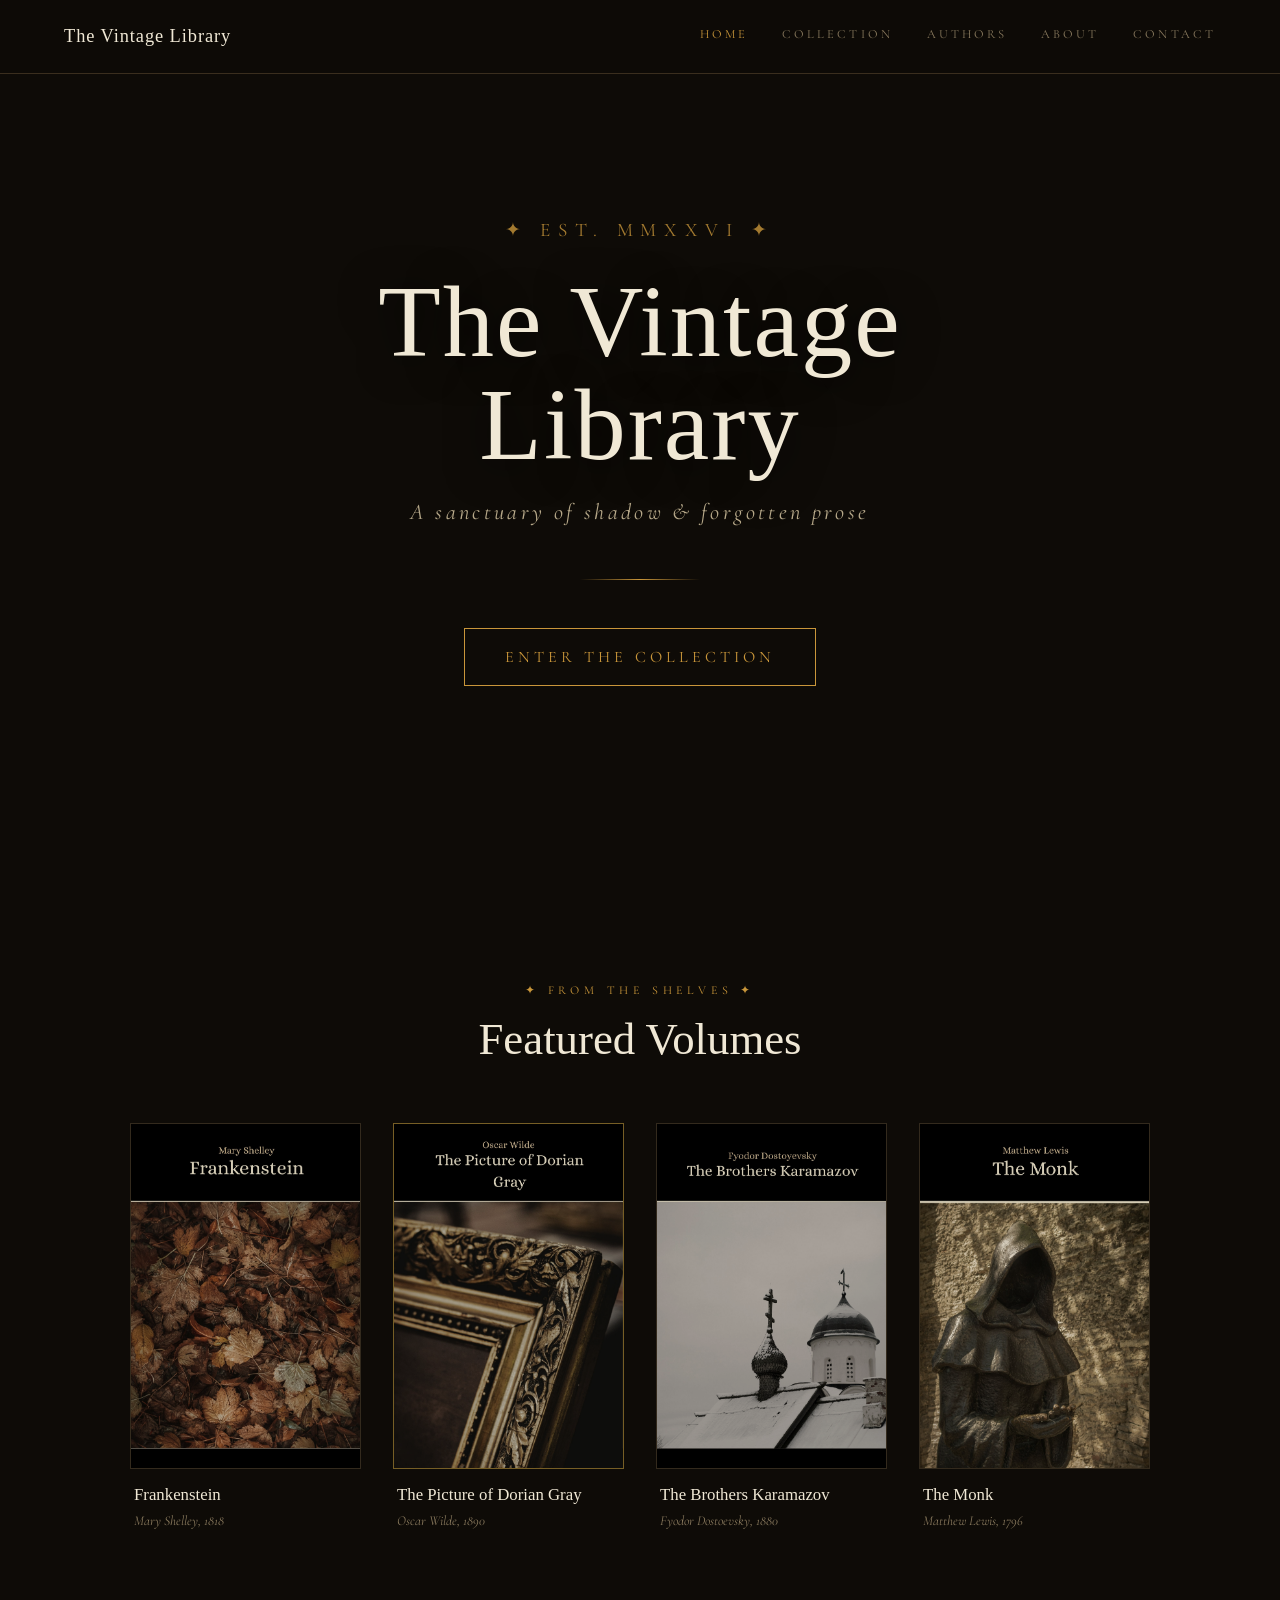
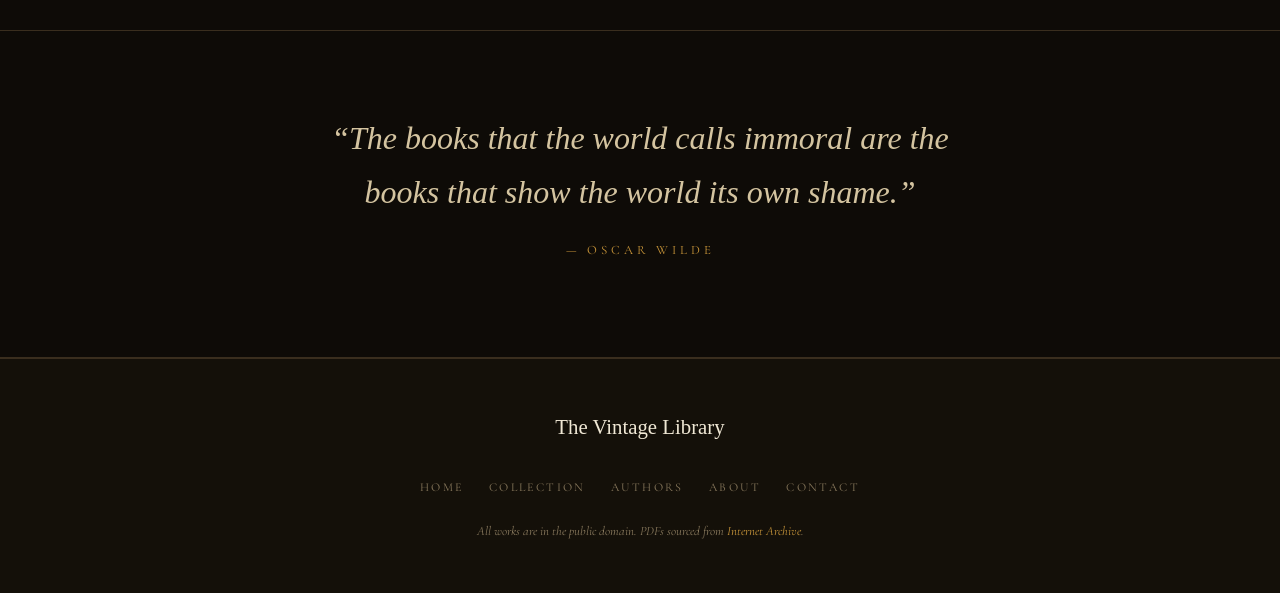
==== index.html @ e34af400 "Initial Commit" ====
<!doctype html>
<html lang="en">
  <head>
    <meta charset="UTF-8" />
    <meta name="viewport" content="width=device-width, initial-scale=1.0" />
    <title>The Vintage Library</title>
    <link rel="stylesheet" type="text/css" href="css/style.css" />
    <link rel="icon" href="images/favicon.png" />
    <style>
      /* Hero section the internal CSS */
      .hero {
        min-height: 100vh;
        display: flex;
        flex-direction: column;
        align-items: center;
        justify-content: center;
        text-align: center;
        position: relative;
        padding: 60px 20px;
        overflow: hidden;
      }
      .hero::before {
        content: "";
        position: absolute;
        top: 0;
        left: 0;
        right: 0;
        bottom: 0;
        background-image: url("images/hero.jpg");
        background-size: cover;
        background-position: center;
        filter: brightness(0.18) sepia(0.6);
        z-index: 0;
      }
      .hero-content {
        position: relative;
        z-index: 1;
      }
      .hero-ornament {
        font-size: 1.2rem;
        color: var(--gold);
        letter-spacing: 0.4em;
        text-transform: uppercase;
        margin-bottom: 24px;
        opacity: 0.8;
      }

      .hero-title {
        font-family: "IM Fell English", "Palatino Linotype", Georgia, serif;
        font-size: clamp(3rem, 8vw, 7rem);
        color: var(--cream);
        line-height: 1;
        margin: 0 0 16px 0;
        text-shadow: 0 4px 40px rgba(0, 0, 0, 0.8);
        letter-spacing: 0.02em;
      }

      .hero-subtitle {
        font-family: "Cormorant Garamond", Georgia, serif;
        font-size: clamp(1rem, 2.5vw, 1.4rem);
        color: var(--parchment);
        font-style: italic;
        letter-spacing: 0.15em;
        margin-bottom: 48px;
        opacity: 0.85;
      }

      .hero-divider {
        width: 120px;
        height: 1px;
        background: linear-gradient(
          90deg,
          transparent,
          var(--gold),
          transparent
        );
        margin: 0 auto 48px;
      }

      .hero-cta {
        display: inline-block;
        padding: 14px 40px;
        border: 1px solid var(--gold);
        color: var(--gold);
        font-family: "Cormorant Garamond", Georgia, serif;
        font-size: 1rem;
        letter-spacing: 0.25em;
        text-transform: uppercase;
        text-decoration: none;
        transition:
          background 0.3s,
          color 0.3s;
      }

      .hero-cta:hover {
        background: var(--gold);
        color: var(--ink);
      }
      /* Featured section */
      .featured-section {
        padding: 80px 40px;
        max-width: 1100px;
        margin: 0 auto;
      }

      .section-header {
        text-align: center;
        margin-bottom: 56px;
      }

      .section-label {
        font-size: 0.75rem;
        letter-spacing: 0.4em;
        text-transform: uppercase;
        color: var(--gold);
        margin-bottom: 12px;
      }

      .section-title {
        font-family: "IM Fell English", "Palatino Linotype", Georgia, serif;
        font-size: clamp(1.8rem, 4vw, 2.8rem);
        color: var(--cream);
        margin: 0;
      }

      .featured-grid {
        display: grid;
        grid-template-columns: repeat(auto-fit, minmax(220px, 1fr));
        gap: 32px;
      }

      .book-card {
        text-decoration: none;
        display: block;
        transition: transform 0.3s;
      }

      .book-card:hover {
        transform: translateY(-6px);
      }

      .book-cover {
        width: 100%;
        aspect-ratio: 2/3;
        object-fit: cover;
        display: block;
        border: 1px solid var(--border);
        filter: sepia(0.3) brightness(0.85);
        transition: filter 0.3s;
      }

      .book-card:hover .book-cover {
        filter: sepia(0.1) brightness(1);
      }

      .book-card-info {
        padding: 16px 4px 0;
      }

      .book-card-title {
        font-family: "IM Fell English", Georgia, serif;
        font-size: 1.05rem;
        color: var(--cream);
        margin: 0 0 4px;
      }

      .book-card-author {
        font-family: "Cormorant Garamond", Georgia, serif;
        font-size: 0.85rem;
        color: var(--muted);
        font-style: italic;
      }
      .quote-section {
        padding: 80px 40px;
        text-align: center;
        border-top: 1px solid var(--border);
        border-bottom: 1px solid var(--border);
      }

      .pull-quote {
        font-family: "IM Fell English", Georgia, serif;
        font-size: clamp(1.3rem, 3vw, 2rem);
        color: var(--parchment);
        font-style: italic;
        max-width: 700px;
        margin: 0 auto 20px;
        line-height: 1.7;
      }

      .quote-attribution {
        font-size: 0.8rem;
        letter-spacing: 0.3em;
        text-transform: uppercase;
        color: var(--gold);
      }
    </style>
  </head>
  <body>
    <!--navigation-->
    <nav class="main-nav">
      <a href="index.html" class="nav-logo">The Vintage Library</a>
      <ul class="nav-links">
        <li><a href="index.html" class="nav-link active">Home</a></li>
        <li><a href="collection.html" class="nav-link">Collection</a></li>
        <li><a href="authors.html" class="nav-link">Authors</a></li>
        <li><a href="about.html" class="nav-link">About</a></li>
        <li><a href="contact.html" class="nav-link">Contact</a></li>
      </ul>
    </nav>
    <!--hero-->
    <div class="hero">
      <div class="hero-content">
        <p class="hero-ornament">&#10022; Est. MMXXVI &#10022;</p>
        <h1 class="hero-title">The Vintage<br />Library</h1>
        <p class="hero-subtitle">A sanctuary of shadow &amp; forgotten prose</p>
        <div class="hero-divider"></div>
        <a href="collection.html" class="hero-cta">Enter the Collection</a>
      </div>
    </div>
    <!--featured books-->
    <div class="featured-section">
      <div class="section-header">
        <p class="section-label">&#10022; From the Shelves &#10022;</p>
        <h2 class="section-title">Featured Volumes</h2>
      </div>

      <div class="featured-grid">
        <a href="book-frankenstein.html" class="book-card">
          <img
            src="images/frankenstein.jpg"
            alt="Frankenstein book cover - Mary Shelley, 1818"
            class="book-cover"
          />
          <div class="book-card-info">
            <h3 class="book-card-title">Frankenstein</h3>
            <p class="book-card-author">Mary Shelley, 1818</p>
          </div>
        </a>
        <!--in line css-->
        <a href="book-dorian-gray.html" class="book-card">
          <img
            src="images/dorian-gray.jpg"
            alt="The Picture of Dorian Gray book cover - Oscar Wilde, 1890"
            class="book-cover"
            style="border-color: #8b6914"
          />
          <div class="book-card-info">
            <h3 class="book-card-title">The Picture of Dorian Gray</h3>
            <p class="book-card-author">Oscar Wilde, 1890</p>
          </div>
        </a>

        <a href="book-brothers-karamazov.html" class="book-card">
          <img
            src="images/brothers-karamazov.jpg"
            alt="The Brothers Karamazov book cover - Fyodor Dostoevsky, 1880"
            class="book-cover"
          />
          <div class="book-card-info">
            <h3 class="book-card-title">The Brothers Karamazov</h3>
            <p class="book-card-author">Fyodor Dostoevsky, 1880</p>
          </div>
        </a>

        <a href="book-the-monk.html" class="book-card">
          <img
            src="images/the-monk.jpg"
            alt="The Monk book cover - Matthew Lewis, 1796"
            class="book-cover"
          />
          <div class="book-card-info">
            <h3 class="book-card-title">The Monk</h3>
            <p class="book-card-author">Matthew Lewis, 1796</p>
          </div>
        </a>
      </div>
    </div>
    <!-- quotes-->
    <div class="quote-section">
      <p class="pull-quote">
        &ldquo;The books that the world calls immoral are the books that show
        the world its own shame.&rdquo;
      </p>
      <p class="quote-attribution">&#8212; Oscar Wilde</p>
    </div>
    <!-- footer -->
    <footer class="site-footer">
      <p class="footer-logo">The Vintage Library</p>
      <ul class="footer-nav">
        <li><a href="index.html">Home</a></li>
        <li><a href="collection.html">Collection</a></li>
        <li><a href="authors.html">Authors</a></li>
        <li><a href="about.html">About</a></li>
        <li><a href="contact.html">Contact</a></li>
      </ul>
      <p class="footer-note">
        All works are in the public domain. PDFs sourced from
        <a href="https://archive.org" target="_blank">Internet Archive</a>.
      </p>
    </footer>
  </body>
</html>
---- css/style.css ----
/* --- 1. Google Fonts Import --- */
@import url('https://fonts.googleapis.com/css2?family=IM+Fell+English:ital@0;1&family=Cormorant+Garamond:ital,wght@0,300;0,400;0,600;1,300;1,400&display=swap');

/* --- 2. CSS Variables --- */
:root {
  --ink:        #0e0b07;
  --dark:       #141009;
  --surface:    #1c1610;
  --surface2:   #231d14;
  --border:     #3a2e1e;
  --gold:       #c9963a;
  --gold-light: #e8b96a;
  --cream:      #f0e8d5;
  --parchment:  #d4c4a0;
  --muted:      #8a7a5e;
  --text:       #c8b89a;
}

/* --- Base --- */
* {
  margin: 0;
  padding: 0;
  box-sizing: border-box;
}

html {
  font-size: 100%;
}

body {
  background-color: var(--ink);
  color: var(--text);
  font-family: 'Cormorant Garamond', 'Palatino Linotype', Georgia, serif;
  font-size: 1.05rem;
  line-height: 1.75;
}

/* --- Typography --- */
h1, h2, h3, h4 {
  font-family: 'IM Fell English', 'Palatino Linotype', Georgia, serif;
  font-weight: normal;
  color: var(--cream);
  line-height: 1.2;
}

p {
  margin-bottom: 1.2em;
  color: var(--text);
}

a {
  color: var(--gold);
  text-decoration: none;
}

a:hover {
  color: var(--gold-light);
  text-decoration: underline;
}

img {
  max-width: 100%;
  height: auto;
  display: block;
}

ul, ol {
  padding-left: 1.6em;
  margin-bottom: 1.2em;
}

li {
  margin-bottom: 0.4em;
  color: var(--text);
}

/* ---  Navigation --- */
.main-nav {
  position: fixed;
  top: 0;
  left: 0;
  right: 0;
  z-index: 100;
  display: flex;
  align-items: center;
  justify-content: space-between;
  padding: 1.1em 5%;
  background-color: rgba(14, 11, 7, 0.92);
  border-bottom: 1px solid var(--border);
  backdrop-filter: blur(6px);
}

.nav-logo {
  font-family: 'IM Fell English', Georgia, serif;
  font-size: 1.15rem;
  color: var(--cream);
  text-decoration: none;
  letter-spacing: 0.05em;
}

.nav-logo:hover {
  color: var(--gold);
  text-decoration: none;
}

.nav-links {
  list-style: none;
  padding: 0;
  margin: 0;
  display: flex;
  gap: 2em;
}

.nav-link {
  font-size: 0.78rem;
  letter-spacing: 0.25em;
  text-transform: uppercase;
  color: var(--muted);
  text-decoration: none;
  transition: color 0.2s;
}

.nav-link:hover,
.nav-link.active {
  color: var(--gold);
  text-decoration: none;
}

/* --- 6. Footer --- */
.site-footer {
  background-color: var(--dark);
  border-top: 1px solid var(--border);
  padding: 3em 5%;
  text-align: center;
}

.footer-logo {
  font-family: 'IM Fell English', Georgia, serif;
  font-size: 1.3rem;
  color: var(--cream);
  margin-bottom: 1.2em;
}

.footer-nav {
  list-style: none;
  padding: 0;
  margin: 0 0 1.2em;
  display: flex;
  justify-content: center;
  flex-wrap: wrap;
  gap: 1.5em;
}

.footer-nav li {
  margin: 0;
}

.footer-nav a {
  font-size: 0.75rem;
  letter-spacing: 0.2em;
  text-transform: uppercase;
  color: var(--muted);
}

.footer-nav a:hover {
  color: var(--gold);
  text-decoration: none;
}

.footer-note {
  font-size: 0.8rem;
  color: var(--muted);
  margin: 0;
  font-style: italic;
}

.footer-note a {
  color: var(--gold);
}

/* --- 7. Page Hero (inner pages) --- */
.page-hero {
  padding: 8.5em 5% 3.5em;
  text-align: center;
  border-bottom: 1px solid var(--border);
  background-color: var(--dark);
}

.page-hero-label {
  font-size: 0.72rem;
  letter-spacing: 0.4em;
  text-transform: uppercase;
  color: var(--gold);
  margin-bottom: 1em;
}

.page-hero-title {
  font-family: 'IM Fell English', Georgia, serif;
  font-size: clamp(2rem, 5vw, 3.5rem);
  color: var(--cream);
  margin-bottom: 0.5em;
}

.page-hero-subtitle {
  font-style: italic;
  color: var(--muted);
  font-size: 1rem;
}

/* --- 8. Collection Grid --- */
.collection-grid {
  display: grid;
  grid-template-columns: repeat(auto-fill, minmax(14em, 1fr));
  gap: 2.5em;
  padding: 3.5em 5%;
  max-width: 90%;
  margin: 0 auto;
}

.collection-card {
  display: block;
  text-decoration: none;
  transition: transform 0.3s;
}

.collection-card:hover {
  transform: translateY(-0.5em);
  text-decoration: none;
}

.collection-card-cover {
  width: 100%;
  aspect-ratio: 2/3;
  object-fit: cover;
  border: 1px solid var(--border);
  filter: sepia(0.35) brightness(0.8);
  transition: filter 0.3s, border-color 0.3s;
}

.collection-card:hover .collection-card-cover {
  filter: sepia(0.1) brightness(1);
  border-color: var(--gold);
}

.collection-card-body {
  padding: 0.9em 0.15em 0;
}

.collection-card-title {
  font-family: 'IM Fell English', Georgia, serif;
  font-size: 1rem;
  color: var(--cream);
  margin-bottom: 0.25em;
}

.collection-card-author {
  font-size: 0.82rem;
  font-style: italic;
  color: var(--muted);
  margin: 0;
}

/* --- 9. Book Detail Page --- */
.book-detail {
  max-width: 90%;
  margin: 0 auto;
  padding: 5em 5%;
  display: flex;
  gap: 4em;
  align-items: flex-start;
}

.book-detail-cover {
  width: 100%;
  min-width: 12em;
  border: 1px solid var(--border);
  filter: sepia(0.2) brightness(0.9);
}

.book-detail-info {
  flex: auto;
}

.book-detail-title {
  font-size: clamp(1.8rem, 4vw, 2.8rem);
  color: var(--cream);
  margin-bottom: 0.3em;
}

.book-detail-author {
  font-size: 1.1rem;
  font-style: italic;
  color: var(--gold);
  margin-bottom: 0.25em;
}

.book-detail-year {
  font-size: 0.8rem;
  letter-spacing: 0.2em;
  text-transform: uppercase;
  color: var(--muted);
  margin-bottom: 2em;
}

.book-divider {
  width: 4em;
  height: 1px;
  background-color: var(--gold);
  margin-bottom: 2em;
}

.book-detail-description {
  font-size: 1rem;
  line-height: 1.85;
  color: var(--text);
  margin-bottom: 2em;
}

.download-btn {
  display: inline-block;
  padding: 0.8em 2.2em;
  background-color: transparent;
  border: 1px solid var(--gold);
  color: var(--gold);
  font-family: 'Cormorant Garamond', Georgia, serif;
  font-size: 0.85rem;
  letter-spacing: 0.25em;
  text-transform: uppercase;
  text-decoration: none;
  transition: background 0.3s, color 0.3s;
}

.download-btn:hover {
  background-color: var(--gold);
  color: var(--ink);
  text-decoration: none;
}

/* --- 10. Table Styles --- */
.table-wrapper {
  width: 100%;
  overflow-x: auto;
  padding: 0 5%;
  margin-bottom: 2em;
}

.styled-table {
  width: 100%;
  border-collapse: collapse;
  font-size: 0.95rem;
}

.styled-table th {
  font-family: 'IM Fell English', Georgia, serif;
  font-weight: normal;
  font-size: 0.75rem;
  letter-spacing: 0.25em;
  text-transform: uppercase;
  color: var(--gold);
  padding: 0.9em 1em;
  border-bottom: 1px solid var(--gold);
  text-align: left;
}

.styled-table td {
  padding: 0.9em 1em;
  border-bottom: 1px solid var(--border);
  color: var(--text);
  vertical-align: top;
}

.styled-table tr:hover td {
  background-color: var(--surface);
  color: var(--cream);
}

/* --- 11. Nested List Styles --- */
.nested-list {
  list-style: none;
  padding: 0;
}

.nested-list > li {
  margin-bottom: 1em;
  color: var(--cream);
  font-family: 'IM Fell English', Georgia, serif;
  font-size: 1rem;
}

.nested-list > li > ul {
  list-style: disc;
  padding-left: 1.6em;
  margin-top: 0.5em;
}

.nested-list > li > ul > li {
  font-family: 'Cormorant Garamond', Georgia, serif;
  font-size: 0.95rem;
  color: var(--text);
  margin-bottom: 0.25em;
}

/* --- 12. Form Styles --- */
.contact-form {
  max-width: 60%;
  margin: 0 auto;
  padding: 3.5em 5%;
}

.form-group {
  margin-bottom: 1.5em;
}

.form-label {
  display: block;
  font-size: 0.72rem;
  letter-spacing: 0.3em;
  text-transform: uppercase;
  color: var(--gold);
  margin-bottom: 0.5em;
}

.form-input,
.form-textarea,
.form-select {
  width: 100%;
  padding: 0.75em 1em;
  background-color: var(--surface);
  border: 1px solid var(--border);
  color: var(--cream);
  font-family: 'Cormorant Garamond', Georgia, serif;
  font-size: 1rem;
  outline: none;
  transition: border-color 0.2s;
}

.form-input:focus,
.form-textarea:focus,
.form-select:focus {
  border-color: var(--gold);
}

.form-textarea {
  min-height: 8.75em;
  resize: vertical;
}

.form-submit {
  padding: 0.8em 2.5em;
  background-color: transparent;
  border: 1px solid var(--gold);
  color: var(--gold);
  font-family: 'Cormorant Garamond', Georgia, serif;
  font-size: 0.85rem;
  letter-spacing: 0.25em;
  text-transform: uppercase;
  cursor: pointer;
  transition: background 0.3s, color 0.3s;
}

.form-submit:hover {
  background-color: var(--gold);
  color: var(--ink);
}

/* --- 13. General Content Section --- */
.content-section {
  max-width: 75%;
  margin: 0 auto;
  padding: 3.5em 5%;
}

.ornament-divider {
  text-align: center;
  color: var(--gold);
  font-size: 1rem;
  letter-spacing: 0.5em;
  margin: 2.5em 0;
  opacity: 0.6;
}

/* --- 14. Image Credits --- */
.image-credit {
  font-size: 0.72rem;
  color: var(--muted);
  font-style: italic;
  margin-top: 0.4em;
  text-align: center;
}

/* --- 15. Responsive --- */
@media (max-width: 48em) {
  .main-nav {
    flex-direction: column;
    gap: 0.75em;
    padding: 1em 5%;
  }

  .nav-links {
    gap: 1em;
    flex-wrap: wrap;
    justify-content: center;
  }

  .book-detail {
    flex-direction: column;
    padding: 3.5em 5%;
  }

  .book-detail-cover {
    width: 100%;
    min-width: unset;
    max-width: 60%;
    margin: 0 auto;
  }

  .collection-grid {
    padding: 2.5em 5%;
    gap: 1.5em;
  }

  .contact-form {
    max-width: 100%;
    padding: 2.5em 5%;
  }

  .content-section {
    max-width: 100%;
  }
}
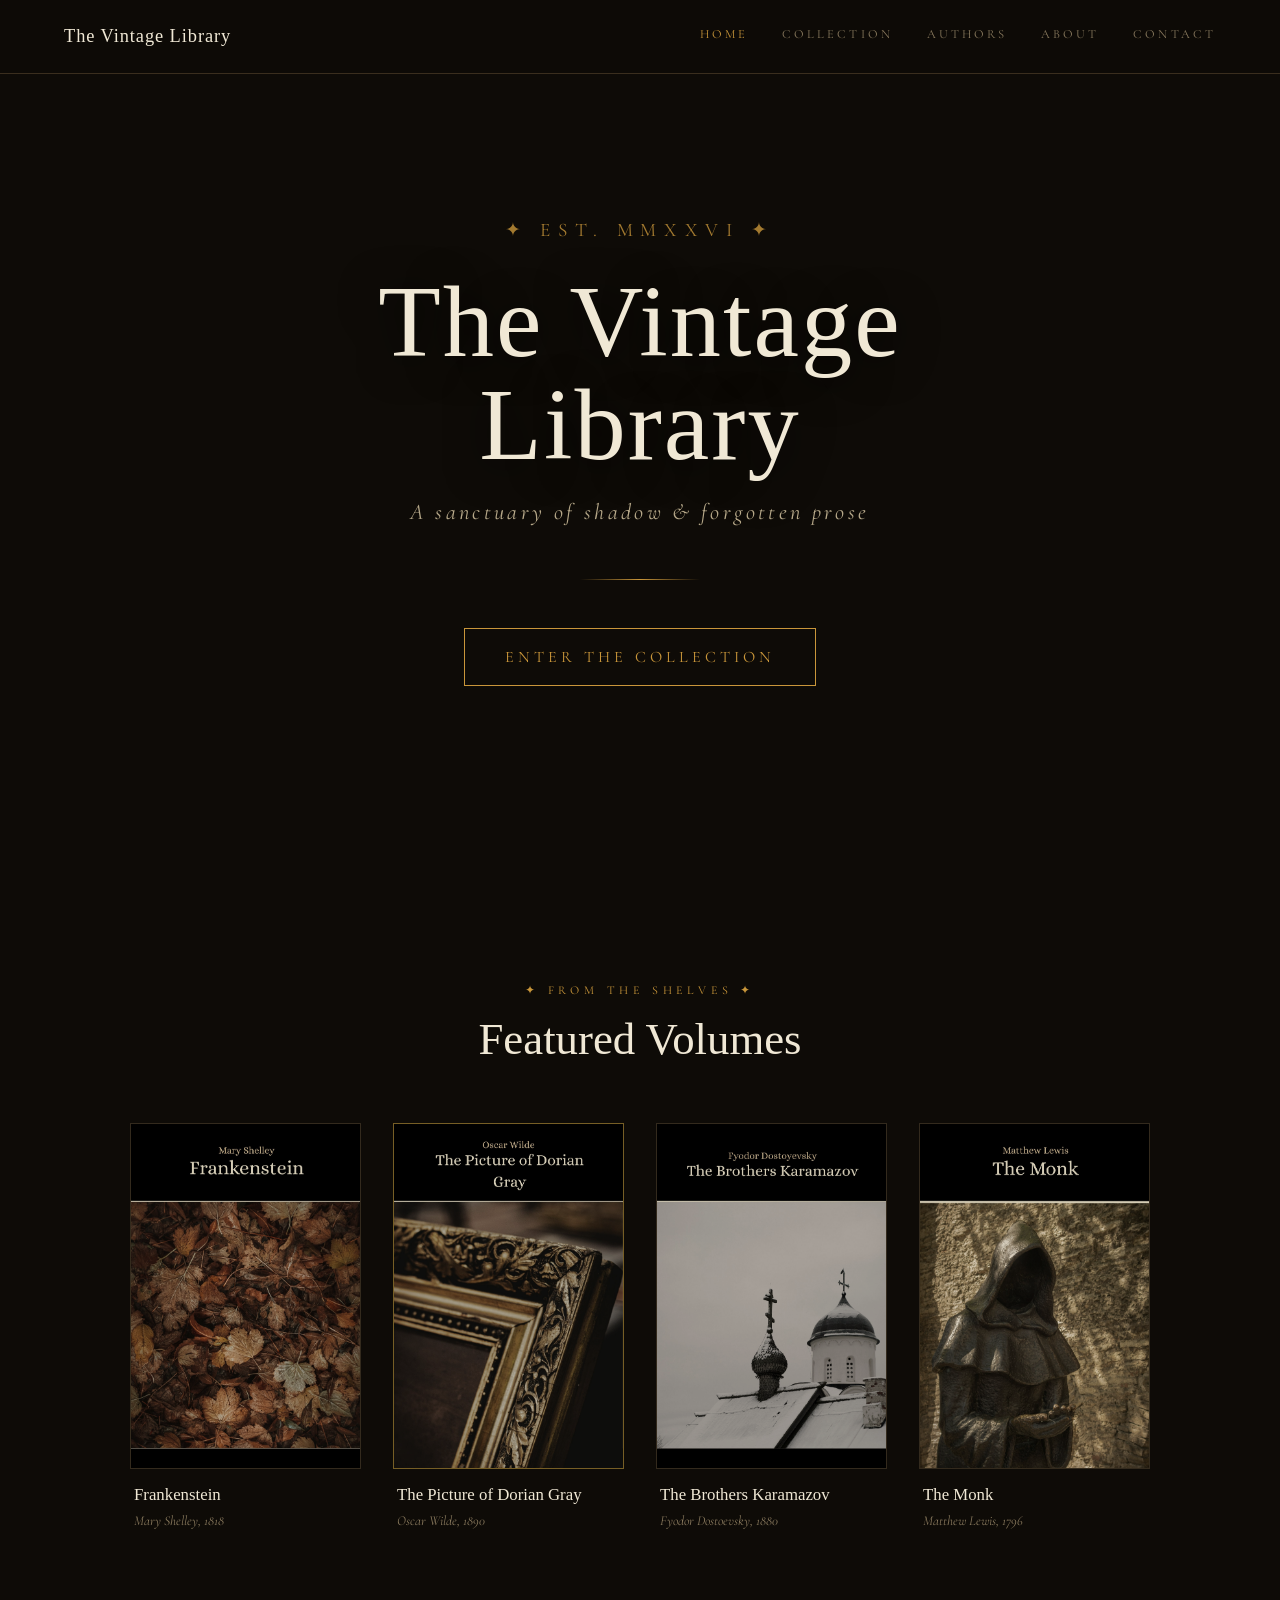
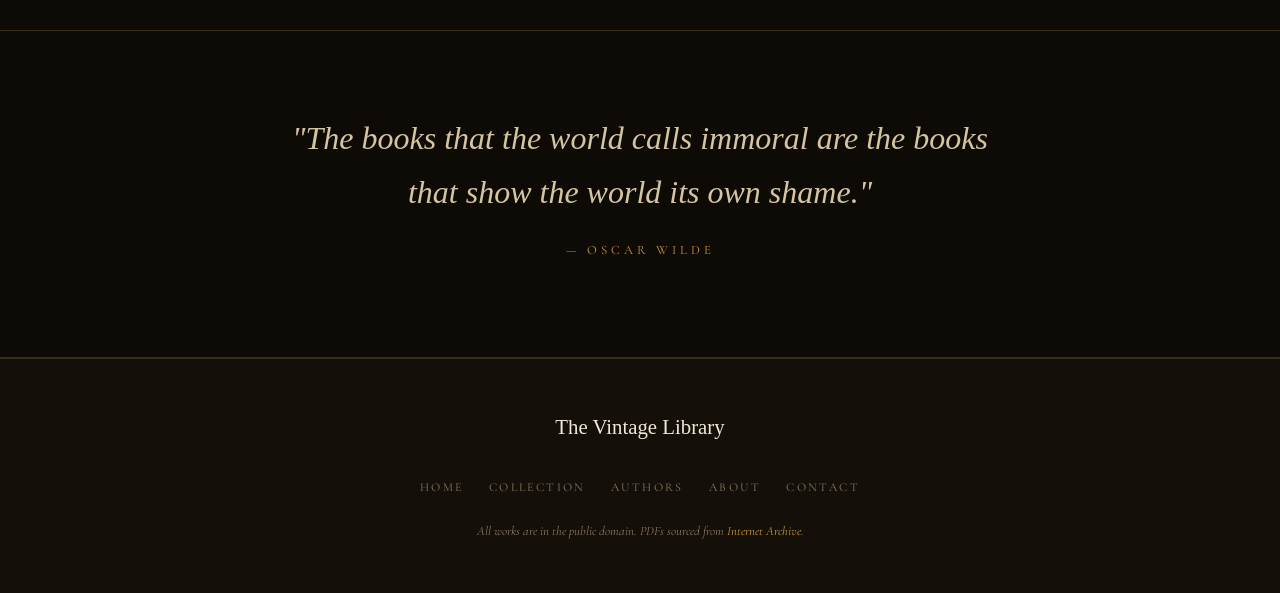
==== commit 39990747: "changed symbols & added: header, main, footer" ====
--- a/index.html
+++ b/index.html
@@ -7,8 +7,8 @@
     <link rel="stylesheet" type="text/css" href="css/style.css" />
     <link rel="icon" href="images/favicon.png" />
     <style>
-      /* Hero section the internal CSS */
-      .hero {
+      /* Intro section the internal CSS */
+      .intro {
         min-height: 100vh;
         display: flex;
         flex-direction: column;
@@ -19,69 +19,64 @@
         padding: 60px 20px;
         overflow: hidden;
       }
-      .hero::before {
+      .intro::before {
         content: "";
         position: absolute;
         top: 0;
         left: 0;
         right: 0;
         bottom: 0;
-        background-image: url("images/hero.jpg");
+        background-image: url("images/intro.jpg");
         background-size: cover;
         background-position: center;
         filter: brightness(0.18) sepia(0.6);
         z-index: 0;
       }
-      .hero-content {
+      .intro-content {
         position: relative;
         z-index: 1;
       }
-      .hero-ornament {
+      .intro-ornament {
         font-size: 1.2rem;
-        color: var(--gold);
+        color: #c9963a;
         letter-spacing: 0.4em;
         text-transform: uppercase;
         margin-bottom: 24px;
         opacity: 0.8;
       }
 
-      .hero-title {
+      .intro-title {
         font-family: "IM Fell English", "Palatino Linotype", Georgia, serif;
         font-size: clamp(3rem, 8vw, 7rem);
-        color: var(--cream);
+        color: #f0e8d5;
         line-height: 1;
         margin: 0 0 16px 0;
         text-shadow: 0 4px 40px rgba(0, 0, 0, 0.8);
         letter-spacing: 0.02em;
       }
 
-      .hero-subtitle {
+      .intro-subtitle {
         font-family: "Cormorant Garamond", Georgia, serif;
         font-size: clamp(1rem, 2.5vw, 1.4rem);
-        color: var(--parchment);
+        color: #d4c4a0;
         font-style: italic;
         letter-spacing: 0.15em;
         margin-bottom: 48px;
         opacity: 0.85;
       }
 
-      .hero-divider {
+      .intro-divider {
         width: 120px;
         height: 1px;
-        background: linear-gradient(
-          90deg,
-          transparent,
-          var(--gold),
-          transparent
-        );
+        background: linear-gradient(90deg, transparent, #c9963a, transparent);
         margin: 0 auto 48px;
       }
 
-      .hero-cta {
+      .intro-cta {
         display: inline-block;
         padding: 14px 40px;
-        border: 1px solid var(--gold);
-        color: var(--gold);
+        border: 1px solid #c9963a;
+        color: #c9963a;
         font-family: "Cormorant Garamond", Georgia, serif;
         font-size: 1rem;
         letter-spacing: 0.25em;
@@ -92,9 +87,9 @@
           color 0.3s;
       }
 
-      .hero-cta:hover {
-        background: var(--gold);
-        color: var(--ink);
+      .intro-cta:hover {
+        background: #c9963a;
+        color: #0e0b07;
       }
       /* Featured section */
       .featured-section {
@@ -112,14 +107,14 @@
         font-size: 0.75rem;
         letter-spacing: 0.4em;
         text-transform: uppercase;
-        color: var(--gold);
+        color: #c9963a;
         margin-bottom: 12px;
       }
 
       .section-title {
         font-family: "IM Fell English", "Palatino Linotype", Georgia, serif;
         font-size: clamp(1.8rem, 4vw, 2.8rem);
-        color: var(--cream);
+        color: #f0e8d5;
         margin: 0;
       }
 
@@ -144,7 +139,7 @@
         aspect-ratio: 2/3;
         object-fit: cover;
         display: block;
-        border: 1px solid var(--border);
+        border: 1px solid #3a2e1e;
         filter: sepia(0.3) brightness(0.85);
         transition: filter 0.3s;
       }
@@ -160,27 +155,27 @@
       .book-card-title {
         font-family: "IM Fell English", Georgia, serif;
         font-size: 1.05rem;
-        color: var(--cream);
+        color: #f0e8d5;
         margin: 0 0 4px;
       }
 
       .book-card-author {
         font-family: "Cormorant Garamond", Georgia, serif;
         font-size: 0.85rem;
-        color: var(--muted);
+        color: #8a7a5e;
         font-style: italic;
       }
       .quote-section {
         padding: 80px 40px;
         text-align: center;
-        border-top: 1px solid var(--border);
-        border-bottom: 1px solid var(--border);
+        border-top: 1px solid #3a2e1e;
+        border-bottom: 1px solid #3a2e1e;
       }
 
       .pull-quote {
         font-family: "IM Fell English", Georgia, serif;
         font-size: clamp(1.3rem, 3vw, 2rem);
-        color: var(--parchment);
+        color: #d4c4a0;
         font-style: italic;
         max-width: 700px;
         margin: 0 auto 20px;
@@ -191,98 +186,104 @@
         font-size: 0.8rem;
         letter-spacing: 0.3em;
         text-transform: uppercase;
-        color: var(--gold);
+        color: #c9963a;
       }
     </style>
   </head>
   <body>
-    <!--navigation-->
-    <nav class="main-nav">
-      <a href="index.html" class="nav-logo">The Vintage Library</a>
-      <ul class="nav-links">
-        <li><a href="index.html" class="nav-link active">Home</a></li>
-        <li><a href="collection.html" class="nav-link">Collection</a></li>
-        <li><a href="authors.html" class="nav-link">Authors</a></li>
-        <li><a href="about.html" class="nav-link">About</a></li>
-        <li><a href="contact.html" class="nav-link">Contact</a></li>
-      </ul>
-    </nav>
-    <!--hero-->
-    <div class="hero">
-      <div class="hero-content">
-        <p class="hero-ornament">&#10022; Est. MMXXVI &#10022;</p>
-        <h1 class="hero-title">The Vintage<br />Library</h1>
-        <p class="hero-subtitle">A sanctuary of shadow &amp; forgotten prose</p>
-        <div class="hero-divider"></div>
-        <a href="collection.html" class="hero-cta">Enter the Collection</a>
+    <header>
+      <!--navigation-->
+      <nav class="main-nav">
+        <a href="index.html" class="nav-logo">The Vintage Library</a>
+        <ul class="nav-links">
+          <li><a href="index.html" class="nav-link active">Home</a></li>
+          <li><a href="collection.html" class="nav-link">Collection</a></li>
+          <li><a href="authors.html" class="nav-link">Authors</a></li>
+          <li><a href="about.html" class="nav-link">About</a></li>
+          <li><a href="contact.html" class="nav-link">Contact</a></li>
+        </ul>
+      </nav>
+    </header>
+    <main>
+      <!--intro-->
+      <div class="intro">
+        <div class="intro-content">
+          <p class="intro-ornament">✦ Est. MMXXVI ✦</p>
+          <h1 class="intro-title">The Vintage<br />Library</h1>
+          <p class="intro-subtitle">
+            A sanctuary of shadow & forgotten prose
+          </p>
+          <div class="intro-divider"></div>
+          <a href="collection.html" class="intro-cta">Enter the Collection</a>
+        </div>
       </div>
-    </div>
-    <!--featured books-->
-    <div class="featured-section">
-      <div class="section-header">
-        <p class="section-label">&#10022; From the Shelves &#10022;</p>
-        <h2 class="section-title">Featured Volumes</h2>
+      <!--featured books-->
+      <div class="featured-section">
+        <div class="section-header">
+          <p class="section-label">✦ From the Shelves ✦</p>
+          <h2 class="section-title">Featured Volumes</h2>
+        </div>
+
+        <div class="featured-grid">
+          <a href="book-frankenstein.html" class="book-card">
+            <img
+              src="images/frankenstein.jpg"
+              alt="Frankenstein book cover - Mary Shelley, 1818"
+              class="book-cover"
+            />
+            <div class="book-card-info">
+              <h3 class="book-card-title">Frankenstein</h3>
+              <p class="book-card-author">Mary Shelley, 1818</p>
+            </div>
+          </a>
+          <!--in line css-->
+          <a href="book-dorian-gray.html" class="book-card">
+            <img
+              src="images/dorian-gray.jpg"
+              alt="The Picture of Dorian Gray book cover - Oscar Wilde, 1890"
+              class="book-cover"
+              style="border-color: #8b6914"
+            />
+            <div class="book-card-info">
+              <h3 class="book-card-title">The Picture of Dorian Gray</h3>
+              <p class="book-card-author">Oscar Wilde, 1890</p>
+            </div>
+          </a>
+
+          <a href="book-brothers-karamazov.html" class="book-card">
+            <img
+              src="images/brothers-karamazov.jpg"
+              alt="The Brothers Karamazov book cover - Fyodor Dostoevsky, 1880"
+              class="book-cover"
+            />
+            <div class="book-card-info">
+              <h3 class="book-card-title">The Brothers Karamazov</h3>
+              <p class="book-card-author">Fyodor Dostoevsky, 1880</p>
+            </div>
+          </a>
+
+          <a href="book-the-monk.html" class="book-card">
+            <img
+              src="images/the-monk.jpg"
+              alt="The Monk book cover - Matthew Lewis, 1796"
+              class="book-cover"
+            />
+            <div class="book-card-info">
+              <h3 class="book-card-title">The Monk</h3>
+              <p class="book-card-author">Matthew Lewis, 1796</p>
+            </div>
+          </a>
+        </div>
       </div>
-
-      <div class="featured-grid">
-        <a href="book-frankenstein.html" class="book-card">
-          <img
-            src="images/frankenstein.jpg"
-            alt="Frankenstein book cover - Mary Shelley, 1818"
-            class="book-cover"
-          />
-          <div class="book-card-info">
-            <h3 class="book-card-title">Frankenstein</h3>
-            <p class="book-card-author">Mary Shelley, 1818</p>
-          </div>
-        </a>
-        <!--in line css-->
-        <a href="book-dorian-gray.html" class="book-card">
-          <img
-            src="images/dorian-gray.jpg"
-            alt="The Picture of Dorian Gray book cover - Oscar Wilde, 1890"
-            class="book-cover"
-            style="border-color: #8b6914"
-          />
-          <div class="book-card-info">
-            <h3 class="book-card-title">The Picture of Dorian Gray</h3>
-            <p class="book-card-author">Oscar Wilde, 1890</p>
-          </div>
-        </a>
-
-        <a href="book-brothers-karamazov.html" class="book-card">
-          <img
-            src="images/brothers-karamazov.jpg"
-            alt="The Brothers Karamazov book cover - Fyodor Dostoevsky, 1880"
-            class="book-cover"
-          />
-          <div class="book-card-info">
-            <h3 class="book-card-title">The Brothers Karamazov</h3>
-            <p class="book-card-author">Fyodor Dostoevsky, 1880</p>
-          </div>
-        </a>
-
-        <a href="book-the-monk.html" class="book-card">
-          <img
-            src="images/the-monk.jpg"
-            alt="The Monk book cover - Matthew Lewis, 1796"
-            class="book-cover"
-          />
-          <div class="book-card-info">
-            <h3 class="book-card-title">The Monk</h3>
-            <p class="book-card-author">Matthew Lewis, 1796</p>
-          </div>
-        </a>
+      <!-- quotes-->
+      <div class="quote-section">
+        <p class="pull-quote">
+          "The books that the world calls immoral are the books that show
+          the world its own shame."
+        </p>
+        <p class="quote-attribution">— Oscar Wilde</p>
       </div>
-    </div>
-    <!-- quotes-->
-    <div class="quote-section">
-      <p class="pull-quote">
-        &ldquo;The books that the world calls immoral are the books that show
-        the world its own shame.&rdquo;
-      </p>
-      <p class="quote-attribution">&#8212; Oscar Wilde</p>
-    </div>
+    </main>
     <!-- footer -->
     <footer class="site-footer">
       <p class="footer-logo">The Vintage Library</p>
--- a/css/style.css
+++ b/css/style.css
@@ -1,20 +1,5 @@
 /* --- 1. Google Fonts Import --- */
 @import url('https://fonts.googleapis.com/css2?family=IM+Fell+English:ital@0;1&family=Cormorant+Garamond:ital,wght@0,300;0,400;0,600;1,300;1,400&display=swap');
-
-/* --- 2. CSS Variables --- */
-:root {
-  --ink:        #0e0b07;
-  --dark:       #141009;
-  --surface:    #1c1610;
-  --surface2:   #231d14;
-  --border:     #3a2e1e;
-  --gold:       #c9963a;
-  --gold-light: #e8b96a;
-  --cream:      #f0e8d5;
-  --parchment:  #d4c4a0;
-  --muted:      #8a7a5e;
-  --text:       #c8b89a;
-}
 
 /* --- Base --- */
 * {
@@ -28,8 +13,8 @@
 }
 
 body {
-  background-color: var(--ink);
-  color: var(--text);
+  background-color: #0e0b07;
+  color: #c8b89a;
   font-family: 'Cormorant Garamond', 'Palatino Linotype', Georgia, serif;
   font-size: 1.05rem;
   line-height: 1.75;
@@ -39,22 +24,22 @@
 h1, h2, h3, h4 {
   font-family: 'IM Fell English', 'Palatino Linotype', Georgia, serif;
   font-weight: normal;
-  color: var(--cream);
+  color: #f0e8d5;
   line-height: 1.2;
 }
 
 p {
   margin-bottom: 1.2em;
-  color: var(--text);
+  color: #c8b89a;
 }
 
 a {
-  color: var(--gold);
+  color: #c9963a;
   text-decoration: none;
 }
 
 a:hover {
-  color: var(--gold-light);
+  color: #e8b96a;
   text-decoration: underline;
 }
 
@@ -71,7 +56,7 @@
 
 li {
   margin-bottom: 0.4em;
-  color: var(--text);
+  color: #c8b89a;
 }
 
 /* ---  Navigation --- */
@@ -86,20 +71,20 @@
   justify-content: space-between;
   padding: 1.1em 5%;
   background-color: rgba(14, 11, 7, 0.92);
-  border-bottom: 1px solid var(--border);
+  border-bottom: 1px solid #3a2e1e;
   backdrop-filter: blur(6px);
 }
 
 .nav-logo {
   font-family: 'IM Fell English', Georgia, serif;
   font-size: 1.15rem;
-  color: var(--cream);
+  color: #f0e8d5;
   text-decoration: none;
   letter-spacing: 0.05em;
 }
 
 .nav-logo:hover {
-  color: var(--gold);
+  color: #c9963a;
   text-decoration: none;
 }
 
@@ -115,21 +100,21 @@
   font-size: 0.78rem;
   letter-spacing: 0.25em;
   text-transform: uppercase;
-  color: var(--muted);
+  color: #8a7a5e;
   text-decoration: none;
   transition: color 0.2s;
 }
 
 .nav-link:hover,
 .nav-link.active {
-  color: var(--gold);
+  color: #c9963a;
   text-decoration: none;
 }
 
 /* --- 6. Footer --- */
 .site-footer {
-  background-color: var(--dark);
-  border-top: 1px solid var(--border);
+  background-color: #141009;
+  border-top: 1px solid #3a2e1e;
   padding: 3em 5%;
   text-align: center;
 }
@@ -137,7 +122,7 @@
 .footer-logo {
   font-family: 'IM Fell English', Georgia, serif;
   font-size: 1.3rem;
-  color: var(--cream);
+  color: #f0e8d5;
   margin-bottom: 1.2em;
 }
 
@@ -159,51 +144,51 @@
   font-size: 0.75rem;
   letter-spacing: 0.2em;
   text-transform: uppercase;
-  color: var(--muted);
+  color: #8a7a5e;
 }
 
 .footer-nav a:hover {
-  color: var(--gold);
+  color: #c9963a;
   text-decoration: none;
 }
 
 .footer-note {
   font-size: 0.8rem;
-  color: var(--muted);
+  color: #8a7a5e;
   margin: 0;
   font-style: italic;
 }
 
 .footer-note a {
-  color: var(--gold);
-}
-
-/* --- 7. Page Hero (inner pages) --- */
-.page-hero {
+  color: #c9963a;
+}
+
+/* --- 7. Page Intro (inner pages) --- */
+.page-intro {
   padding: 8.5em 5% 3.5em;
   text-align: center;
-  border-bottom: 1px solid var(--border);
-  background-color: var(--dark);
-}
-
-.page-hero-label {
+  border-bottom: 1px solid #3a2e1e;
+  background-color: #141009;
+}
+
+.page-intro-label {
   font-size: 0.72rem;
   letter-spacing: 0.4em;
   text-transform: uppercase;
-  color: var(--gold);
+  color: #c9963a;
   margin-bottom: 1em;
 }
 
-.page-hero-title {
+.page-intro-title {
   font-family: 'IM Fell English', Georgia, serif;
   font-size: clamp(2rem, 5vw, 3.5rem);
-  color: var(--cream);
+  color: #f0e8d5;
   margin-bottom: 0.5em;
 }
 
-.page-hero-subtitle {
+.page-intro-subtitle {
   font-style: italic;
-  color: var(--muted);
+  color: #8a7a5e;
   font-size: 1rem;
 }
 
@@ -232,14 +217,14 @@
   width: 100%;
   aspect-ratio: 2/3;
   object-fit: cover;
-  border: 1px solid var(--border);
+  border: 1px solid #3a2e1e;
   filter: sepia(0.35) brightness(0.8);
   transition: filter 0.3s, border-color 0.3s;
 }
 
 .collection-card:hover .collection-card-cover {
   filter: sepia(0.1) brightness(1);
-  border-color: var(--gold);
+  border-color: #c9963a;
 }
 
 .collection-card-body {
@@ -249,14 +234,14 @@
 .collection-card-title {
   font-family: 'IM Fell English', Georgia, serif;
   font-size: 1rem;
-  color: var(--cream);
+  color: #f0e8d5;
   margin-bottom: 0.25em;
 }
 
 .collection-card-author {
   font-size: 0.82rem;
   font-style: italic;
-  color: var(--muted);
+  color: #8a7a5e;
   margin: 0;
 }
 
@@ -273,7 +258,7 @@
 .book-detail-cover {
   width: 100%;
   min-width: 12em;
-  border: 1px solid var(--border);
+  border: 1px solid #3a2e1e;
   filter: sepia(0.2) brightness(0.9);
 }
 
@@ -283,14 +268,14 @@
 
 .book-detail-title {
   font-size: clamp(1.8rem, 4vw, 2.8rem);
-  color: var(--cream);
+  color: #f0e8d5;
   margin-bottom: 0.3em;
 }
 
 .book-detail-author {
   font-size: 1.1rem;
   font-style: italic;
-  color: var(--gold);
+  color: #c9963a;
   margin-bottom: 0.25em;
 }
 
@@ -298,21 +283,21 @@
   font-size: 0.8rem;
   letter-spacing: 0.2em;
   text-transform: uppercase;
-  color: var(--muted);
+  color: #8a7a5e;
   margin-bottom: 2em;
 }
 
 .book-divider {
   width: 4em;
   height: 1px;
-  background-color: var(--gold);
+  background-color: #c9963a;
   margin-bottom: 2em;
 }
 
 .book-detail-description {
   font-size: 1rem;
   line-height: 1.85;
-  color: var(--text);
+  color: #c8b89a;
   margin-bottom: 2em;
 }
 
@@ -320,8 +305,8 @@
   display: inline-block;
   padding: 0.8em 2.2em;
   background-color: transparent;
-  border: 1px solid var(--gold);
-  color: var(--gold);
+  border: 1px solid #c9963a;
+  color: #c9963a;
   font-family: 'Cormorant Garamond', Georgia, serif;
   font-size: 0.85rem;
   letter-spacing: 0.25em;
@@ -331,8 +316,8 @@
 }
 
 .download-btn:hover {
-  background-color: var(--gold);
-  color: var(--ink);
+  background-color: #c9963a;
+  color: #0e0b07;
   text-decoration: none;
 }
 
@@ -356,22 +341,22 @@
   font-size: 0.75rem;
   letter-spacing: 0.25em;
   text-transform: uppercase;
-  color: var(--gold);
+  color: #c9963a;
   padding: 0.9em 1em;
-  border-bottom: 1px solid var(--gold);
+  border-bottom: 1px solid #c9963a;
   text-align: left;
 }
 
 .styled-table td {
   padding: 0.9em 1em;
-  border-bottom: 1px solid var(--border);
-  color: var(--text);
+  border-bottom: 1px solid #3a2e1e;
+  color: #c8b89a;
   vertical-align: top;
 }
 
 .styled-table tr:hover td {
-  background-color: var(--surface);
-  color: var(--cream);
+  background-color: #1c1610;
+  color: #f0e8d5;
 }
 
 /* --- 11. Nested List Styles --- */
@@ -382,7 +367,7 @@
 
 .nested-list > li {
   margin-bottom: 1em;
-  color: var(--cream);
+  color: #f0e8d5;
   font-family: 'IM Fell English', Georgia, serif;
   font-size: 1rem;
 }
@@ -396,7 +381,7 @@
 .nested-list > li > ul > li {
   font-family: 'Cormorant Garamond', Georgia, serif;
   font-size: 0.95rem;
-  color: var(--text);
+  color: #c8b89a;
   margin-bottom: 0.25em;
 }
 
@@ -416,7 +401,7 @@
   font-size: 0.72rem;
   letter-spacing: 0.3em;
   text-transform: uppercase;
-  color: var(--gold);
+  color: #c9963a;
   margin-bottom: 0.5em;
 }
 
@@ -425,9 +410,9 @@
 .form-select {
   width: 100%;
   padding: 0.75em 1em;
-  background-color: var(--surface);
-  border: 1px solid var(--border);
-  color: var(--cream);
+  background-color: #1c1610;
+  border: 1px solid #3a2e1e;
+  color: #f0e8d5;
   font-family: 'Cormorant Garamond', Georgia, serif;
   font-size: 1rem;
   outline: none;
@@ -437,7 +422,7 @@
 .form-input:focus,
 .form-textarea:focus,
 .form-select:focus {
-  border-color: var(--gold);
+  border-color: #c9963a;
 }
 
 .form-textarea {
@@ -448,8 +433,8 @@
 .form-submit {
   padding: 0.8em 2.5em;
   background-color: transparent;
-  border: 1px solid var(--gold);
-  color: var(--gold);
+  border: 1px solid #c9963a;
+  color: #c9963a;
   font-family: 'Cormorant Garamond', Georgia, serif;
   font-size: 0.85rem;
   letter-spacing: 0.25em;
@@ -459,8 +444,8 @@
 }
 
 .form-submit:hover {
-  background-color: var(--gold);
-  color: var(--ink);
+  background-color: #c9963a;
+  color: #0e0b07;
 }
 
 /* --- 13. General Content Section --- */
@@ -472,7 +457,7 @@
 
 .ornament-divider {
   text-align: center;
-  color: var(--gold);
+  color: #c9963a;
   font-size: 1rem;
   letter-spacing: 0.5em;
   margin: 2.5em 0;
@@ -482,7 +467,7 @@
 /* --- 14. Image Credits --- */
 .image-credit {
   font-size: 0.72rem;
-  color: var(--muted);
+  color: #8a7a5e;
   font-style: italic;
   margin-top: 0.4em;
   text-align: center;
